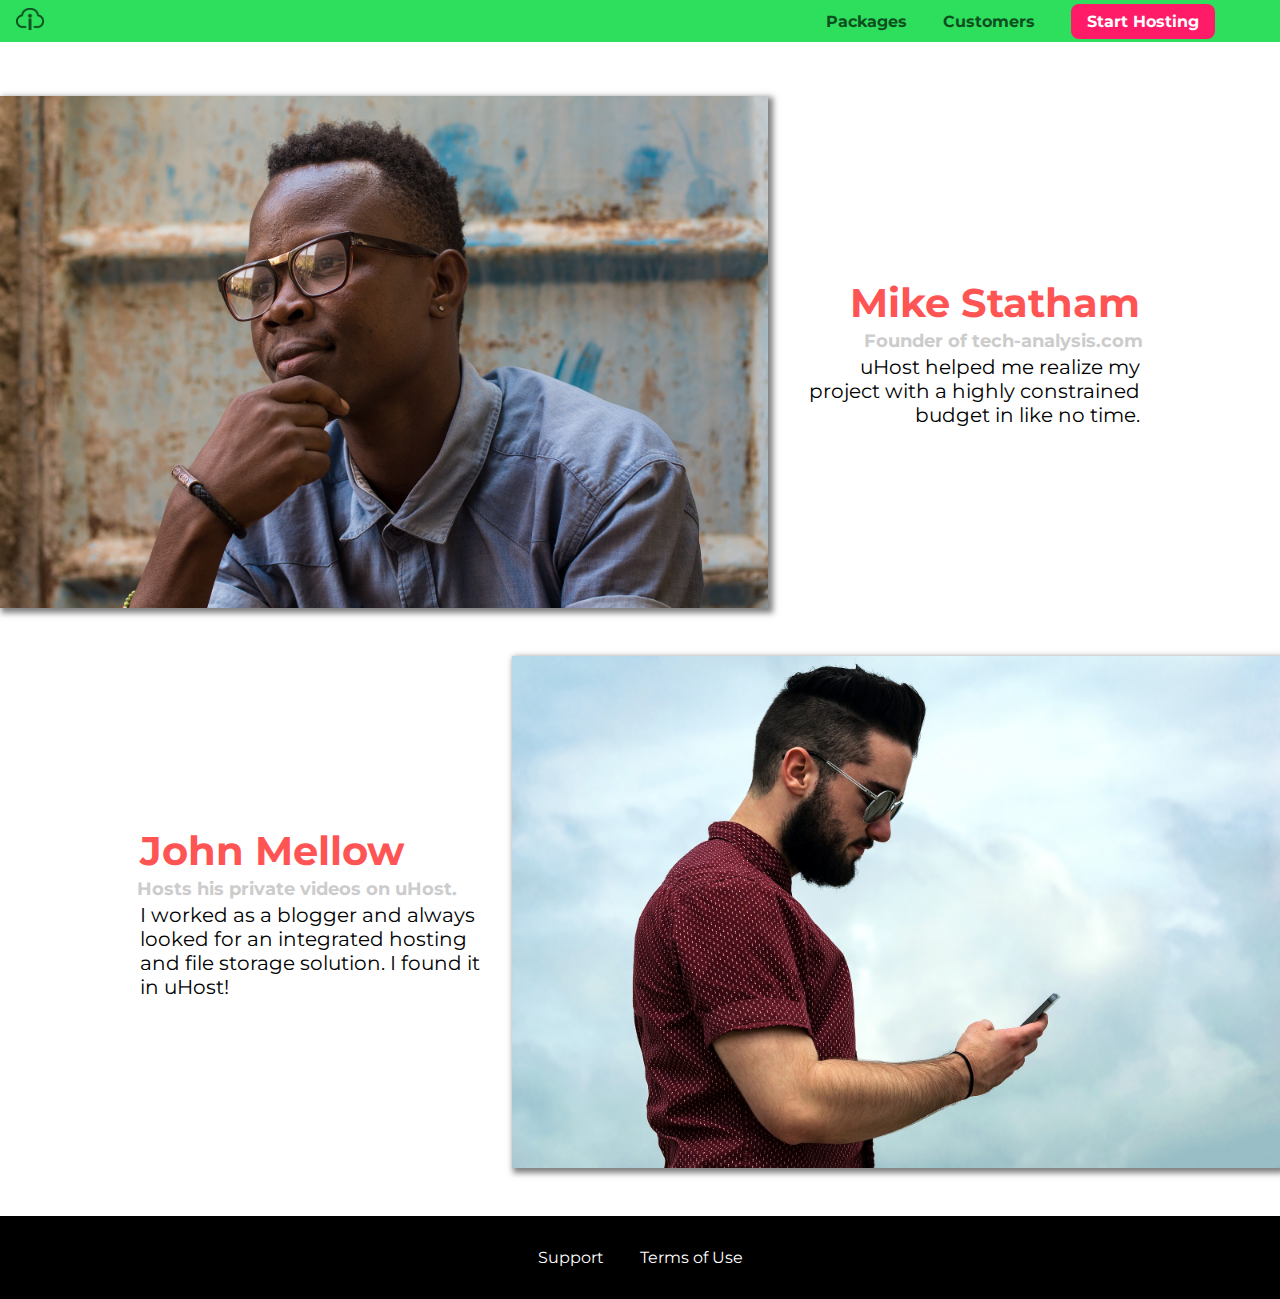
==== customers/index.html @ 010d129f "change" ====
<!DOCTYPE html>
<html lang="en">
	<head>
		<meta charset="UTF-8" />
		<meta name="viewport" content="width=device-width, initial-scale=1.0" />
		<meta http-equiv="X-UA-Compatible" content="ie=edge" />
		<title>uHost Customers</title>
		<link rel="shortcut icon" href="../favicon.png" />
		<link
			href="https://fonts.googleapis.com/css?family=Anton|Montserrat:400,700"
			rel="stylesheet"
		/>
		<link rel="stylesheet" href="../shared.css" />
		<link rel="stylesheet" href="customers.css" />
	</head>

	<body>
		<header class="main-header">
			<div>
				<a href="../index.html" class="main-header_brand">
					<img
						src="../images/ihostlogo.png"
						alt="uHost - Your favorite hosting company"
					/>
				</a>
			</div>
			<nav class="main-nav">
				<ul class="main-nav_items">
					<li class="main-nav_item">
						<a href="../packages/index.html">Packages</a>
					</li>
					<li class="main-nav_item">
						<a href="index.html">Customers</a>
					</li>
					<li class="main-nav_item main-nav_item--cta">
						<a href="start-hosting/index.html">Start Hosting</a>
					</li>
				</ul>
			</nav>
		</header>
		<main>
			<div>
				<div class="testimonial" id="customer-1">
					<div class="testimonial_image-container">
						<img
							src="../images/customer-1.jpg"
							alt="Mike Statham - Customer"
							class="testimonial_image"
						/>
					</div>
					<div class="testimonial_info">
						<h1 class="testimonial_name">Mike Statham</h1>
						<h2 class="testimonial_subtitle">
							Founder of
							<a href="tech-analysis.com">tech-analysis.com</a>
						</h2>
						<p class="testimonial_text">
							uHost helped me realize my project with a highly constrained
							budget in like no time.
						</p>
					</div>
				</div>
				<div class="testimonial" id="customer-2">
					<div class="testimonial_info">
						<h1 class="testimonial_name">John Mellow</h1>
						<h2 class="testimonial_subtitle">
							Hosts his private videos on uHost.
						</h2>
						<p class="testimonial_text">
							I worked as a blogger and always looked for an integrated hosting
							and file storage solution. I found it in uHost!
						</p>
					</div>
					<div class="testimonial_image-container">
						<img
							src="../images/customer-2.jpg"
							alt="John Mellow - Customer"
							class="testimonial_image"
						/>
					</div>
				</div>
			</div>
		</main>
		<footer class="main-footer">
			<nav>
				<ul class="main-footer__links">
					<li class="main-footer__link">
						<a href="#">Support</a>
					</li>
					<li class="main-footer__link">
						<a href="#">Terms of Use</a>
					</li>
				</ul>
			</nav>
		</footer>
	</body>
</html>
---- shared.css ----
* {
	box-sizing: border-box;
}

body {
	font-family: 'Montserrat', sans-serif;
	margin: 0;
}

.main-header {
	width: 100%;
	position: fixed;
	top: 0px;
	left: 0px;
	background: #2ddf5c;
	padding: 8px 16px;
	z-index: 1;
}

.main-header > div {
	display: inline-block;
	vertical-align: middle;
}

.main-header_brand {
	color: #0e4f1f;
	text-decoration: none;
	font-weight: bold;
	font-size: 22px;
	height: 22px;
	display: inline-block;
}

.main-header_brand img {
	/* height: 22px; */
	height: 100%;
}

.main-nav {
	display: inline-block;
	text-align: right;
	width: calc(100% - 65px);
	vertical-align: middle;
}

.main-nav_items {
	margin: 0;
	padding: 0;
	list-style: none;
}

.main-nav_item {
	display: inline-block;
	margin: 0 16px;
}

.main-nav_item a {
	color: #0e4f1f;
	text-decoration: none;
	font-weight: bold;
	padding: 3px 0;
}

.main-nav_item a:hover,
.main-nav_item a:active {
	color: white;
	border-bottom: 5px solid white;
}

.main-nav_item--cta a {
	color: white;
	background: #ff1b68;
	padding: 8px 16px;
	border-radius: 8px;
}

.main-nav_item--cta a:hover,
.main-nav_item--cta a:active {
	color: #ff1b68;
	background-color: white;
	border: none;
}

.button {
	background: #0e4f1f;
	color: white;
	font: inherit;
	border: 2px solid #0e4f1f;
	padding: 8px 16px;
	border-radius: 4px;
	font-weight: bold;
	cursor: pointer;
}

.button:hover,
.button:active {
	color: #0e4f1f;
	background: white;
}

.button:focus {
	outline: none;
}

.main-footer {
	background: black;
	padding: 32px;
	margin-top: 48px;
}
.main-footer__links {
	list-style: none;
	margin: 0;
	padding: 0;
	text-align: center;
}
.main-footer__link {
	display: inline-block;
	margin: 0 16px;
}
.main-footer__link a {
	color: white;
	text-decoration: none;
}
.main-footer__link a:hover,
.main-footer__link a:active {
	color: #ccc;
}
---- customers/customers.css ----
.testimonial {
	font-size: 20px;
	margin: 48px 0;
}

.testimonial_list {
	width: 80%;
	margin: auto;
}

.testimonial:first-of-type {
	margin-top: 96px;
}

.testimonial_info {
	text-align: right;
	padding: 14px;
	display: inline-block;
	vertical-align: middle;
	width: 30%;
}

.testimonial_image-container {
	width: 60%;
	display: inline-block;
	vertical-align: middle;
	box-shadow: 3px 3px 6px 2px rgba(0, 0, 0, 0.5);
}
.testimonial_image {
	width: 100%;
	vertical-align: top;
}
#customer-2.testimonial {
	text-align: right;
}

#customer-2 .testimonial_info {
	text-align: left;
}

.testimonial_name {
	margin: 3px;
	color: #ff5454;
}

.testimonial_subtitle {
	margin: 0;
	font-size: 18px;
	color: #ccc;
}

.testimonial_subtitle a {
	color: inherit;
	text-decoration: none;
}

.testimonial_subtitle a:hover,
.testimonial_subtitle a:active {
	color: #7a7a7a;
}

.testimonial_text {
	margin: 3px;
}
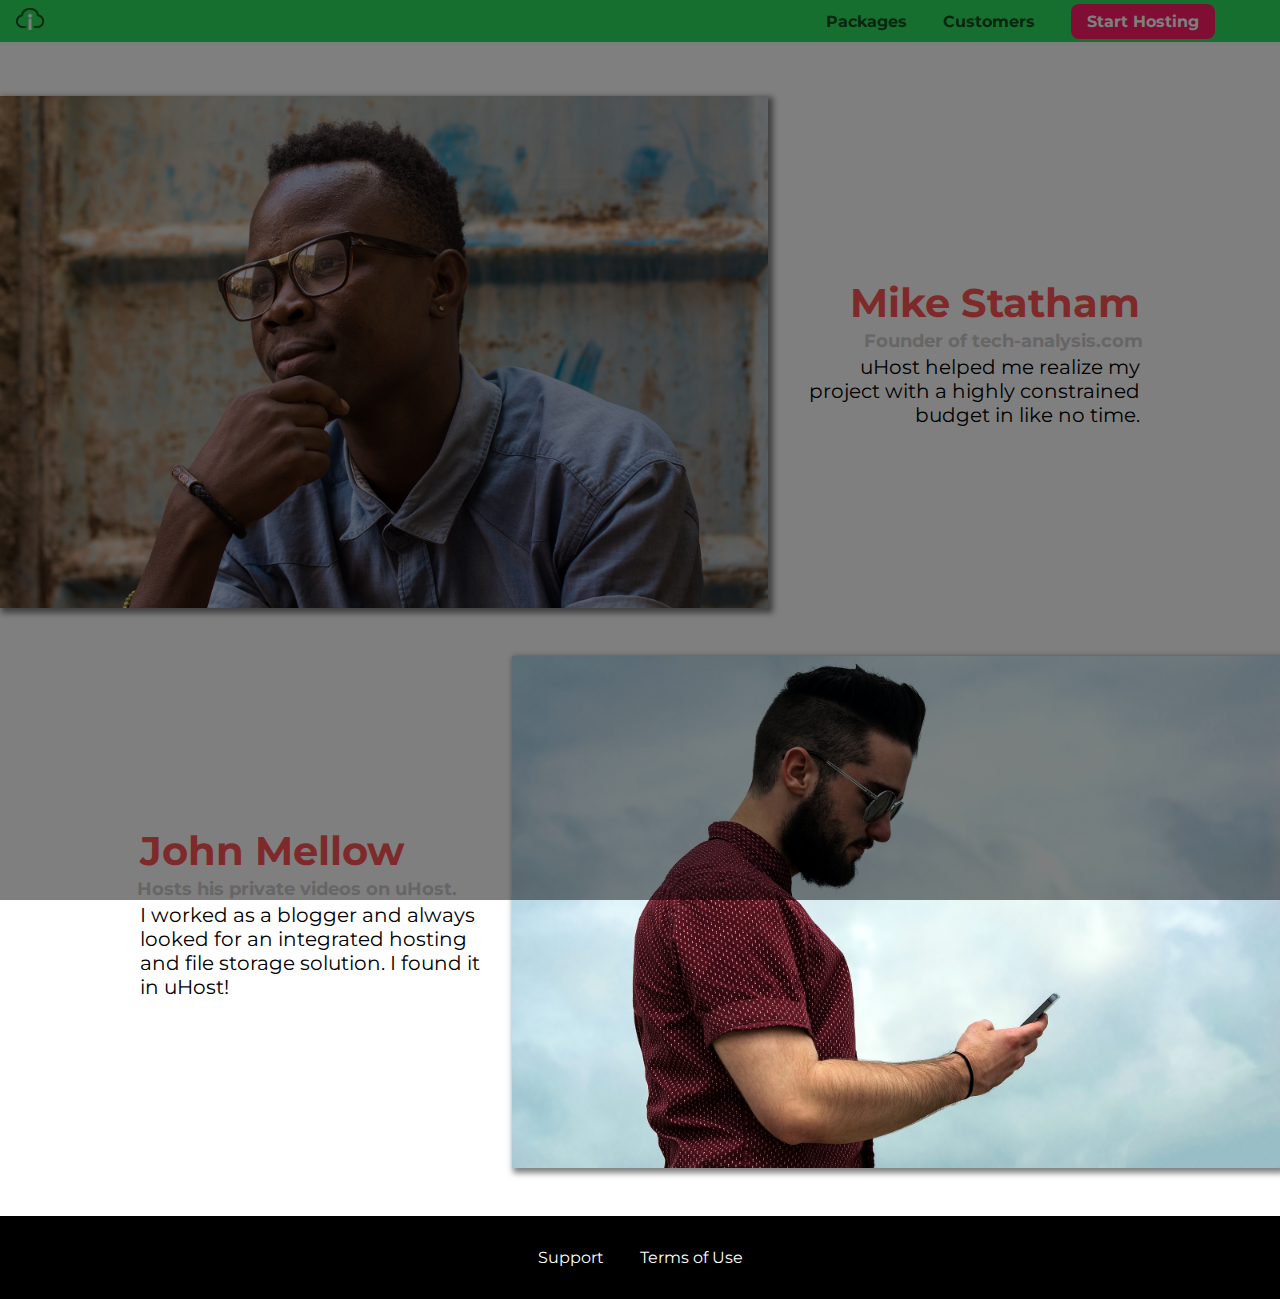
==== commit 4f08652d: "change" ====
--- a/customers/index.html
+++ b/customers/index.html
@@ -5,7 +5,7 @@
 		<meta name="viewport" content="width=device-width, initial-scale=1.0" />
 		<meta http-equiv="X-UA-Compatible" content="ie=edge" />
 		<title>uHost Customers</title>
-		<link rel="shortcut icon" href="../favicon.png" />
+		<link rel="shortcut icon" href="../favicon.ico" />
 		<link
 			href="https://fonts.googleapis.com/css?family=Anton|Montserrat:400,700"
 			rel="stylesheet"
@@ -15,6 +15,7 @@
 	</head>
 
 	<body>
+		<div class="backdrop"></div>
 		<header class="main-header">
 			<div>
 				<a href="../index.html" class="main-header_brand">
--- a/shared.css
+++ b/shared.css
@@ -7,6 +7,15 @@
 	margin: 0;
 }
 
+.backdrop {
+	position: fixed;
+	top: 0;
+	left: 0;
+	z-index: 100;
+	width: 100%;
+	height: 100%;
+	background: rgba(0, 0, 0, 0.5);
+}
 .main-header {
 	width: 100%;
 	position: fixed;
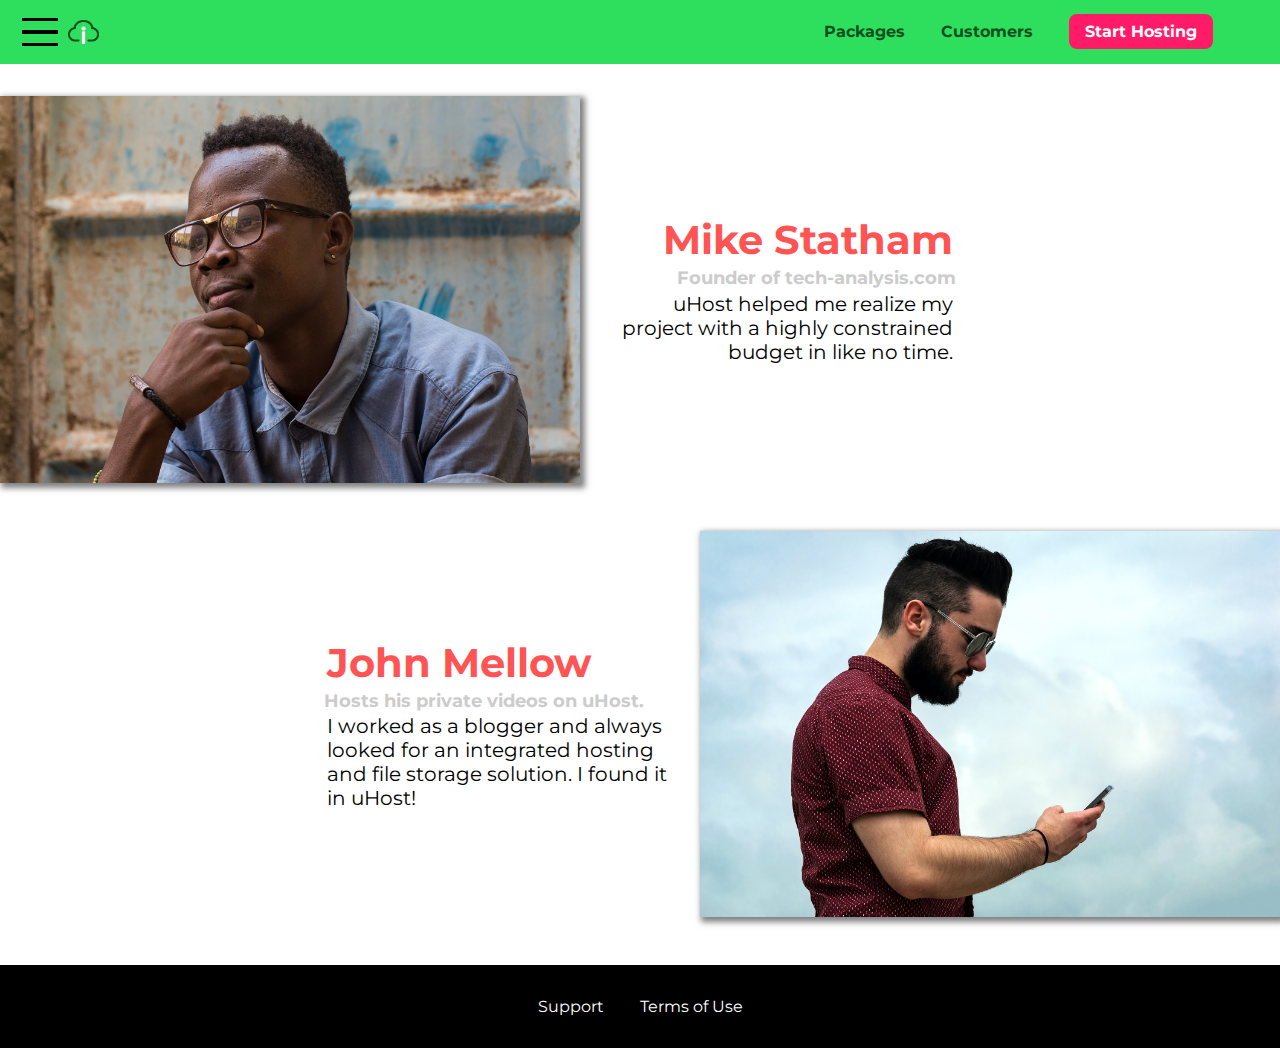
==== commit 94e36e7d: "change" ====
--- a/customers/index.html
+++ b/customers/index.html
@@ -18,6 +18,11 @@
 		<div class="backdrop"></div>
 		<header class="main-header">
 			<div>
+				<button class="toggle-button">
+					<span class="toggle-button__bar"></span>
+					<span class="toggle-button__bar"></span>
+					<span class="toggle-button__bar"></span>
+				</button>
 				<a href="../index.html" class="main-header_brand">
 					<img
 						src="../images/ihostlogo.png"
@@ -39,6 +44,21 @@
 				</ul>
 			</nav>
 		</header>
+
+		<nav class="mobile-nav">
+			<ul class="mobile-nav__items">
+				<li class="mobile-nav__item">
+					<a href="../packages/index.html">Packages</a>
+				</li>
+				<li class="mobile-nav__item">
+					<a href="index.html">Customers</a>
+				</li>
+				<li class="mobile-nav__item mobile-nav__item--cta">
+					<a href="../start-hosting/index.html">Start Hosting</a>
+				</li>
+			</ul>
+		</nav>
+
 		<main>
 			<div>
 				<div class="testimonial" id="customer-1">
@@ -94,5 +114,6 @@
 				</ul>
 			</nav>
 		</footer>
+		<script src="../shared.js"></script>
 	</body>
 </html>
--- a/shared.css
+++ b/shared.css
@@ -5,24 +5,26 @@
 body {
 	font-family: 'Montserrat', sans-serif;
 	margin: 0;
+	overflow-x: hidden;
 }
 
 .backdrop {
+	display: none;
 	position: fixed;
 	top: 0;
 	left: 0;
 	z-index: 100;
-	width: 100%;
-	height: 100%;
+	width: 100vw;
+	height: 100vh;
 	background: rgba(0, 0, 0, 0.5);
 }
 .main-header {
 	width: 100%;
 	position: fixed;
-	top: 0px;
-	left: 0px;
+	top: 0;
+	left: 0;
 	background: #2ddf5c;
-	padding: 8px 16px;
+	padding: 0.5rem 1rem;
 	z-index: 1;
 }
 
@@ -31,13 +33,36 @@
 	vertical-align: middle;
 }
 
+.toggle-button {
+	width: 3rem;
+	background: transparent;
+	border: none;
+	cursor: pointer;
+	padding-top: 0;
+	padding-bottom: 0;
+	vertical-align: middle;
+}
+
+.toggle-button:focus {
+	outline: none;
+}
+
+.toggle-button__bar {
+	width: 100%;
+	height: 0.2rem;
+	background: black;
+	display: block;
+	margin: 0.6rem 0;
+}
+
 .main-header_brand {
 	color: #0e4f1f;
 	text-decoration: none;
 	font-weight: bold;
-	font-size: 22px;
-	height: 22px;
+	font-size: 1.5rem;
+	height: 1.5rem;
 	display: inline-block;
+	vertical-align: middle;
 }
 
 .main-header_brand img {
@@ -48,7 +73,7 @@
 .main-nav {
 	display: inline-block;
 	text-align: right;
-	width: calc(100% - 65px);
+	width: calc(100% - 122px);
 	vertical-align: middle;
 }
 
@@ -60,14 +85,15 @@
 
 .main-nav_item {
 	display: inline-block;
-	margin: 0 16px;
+	margin: 0 1rem;
 }
 
-.main-nav_item a {
+.main-nav_item a,
+.mobile-nav__item a {
 	color: #0e4f1f;
 	text-decoration: none;
 	font-weight: bold;
-	padding: 3px 0;
+	padding: 0.2rem 0;
 }
 
 .main-nav_item a:hover,
@@ -76,18 +102,49 @@
 	border-bottom: 5px solid white;
 }
 
-.main-nav_item--cta a {
+.main-nav_item--cta a,
+.mobile-nav__item--cta a {
 	color: white;
 	background: #ff1b68;
-	padding: 8px 16px;
-	border-radius: 8px;
+	padding: 0.5rem 1rem;
+	border-radius: 0.5rem;
 }
 
 .main-nav_item--cta a:hover,
-.main-nav_item--cta a:active {
+.main-nav_item--cta a:active,
+.mobile-nav__item--cta a:hover,
+.mobile-nav__item--cta a:active {
 	color: #ff1b68;
 	background-color: white;
 	border: none;
+}
+
+.mobile-nav {
+	display: none;
+	position: fixed;
+	z-index: 101;
+	top: 0;
+	left: 0;
+	background: white;
+	width: 80%;
+	height: 100vh;
+}
+
+.mobile-nav__items {
+	width: 90%;
+	height: 100%;
+	list-style: none;
+	margin: 10% auto;
+	padding: 0;
+	text-align: center;
+}
+
+.mobile-nav__item {
+	margin: 1rem 0;
+}
+
+.mobile-nav__item a {
+	font-size: 1.5rem;
 }
 
 .button {
@@ -95,8 +152,8 @@
 	color: white;
 	font: inherit;
 	border: 2px solid #0e4f1f;
-	padding: 8px 16px;
-	border-radius: 4px;
+	padding: 0.5rem 1rem;
+	border-radius: 0.25rem;
 	font-weight: bold;
 	cursor: pointer;
 }
@@ -113,8 +170,8 @@
 
 .main-footer {
 	background: black;
-	padding: 32px;
-	margin-top: 48px;
+	padding: 2rem;
+	margin-top: 3rem;
 }
 .main-footer__links {
 	list-style: none;
@@ -124,7 +181,7 @@
 }
 .main-footer__link {
 	display: inline-block;
-	margin: 0 16px;
+	margin: 0 1rem;
 }
 .main-footer__link a {
 	color: white;
@@ -134,3 +191,7 @@
 .main-footer__link a:active {
 	color: #ccc;
 }
+
+.open {
+	display: block !important;
+}
--- a/customers/customers.css
+++ b/customers/customers.css
@@ -1,20 +1,15 @@
 .testimonial {
-	font-size: 20px;
-	margin: 48px 0;
-}
-
-.testimonial_list {
-	width: 80%;
-	margin: auto;
+	font-size: 1.25rem;
+	margin: 3rem 0;
 }
 
 .testimonial:first-of-type {
-	margin-top: 96px;
+	margin-top: 6rem;
 }
 
 .testimonial_info {
 	text-align: right;
-	padding: 14px;
+	padding: 0.8rem;
 	display: inline-block;
 	vertical-align: middle;
 	width: 30%;
@@ -22,6 +17,7 @@
 
 .testimonial_image-container {
 	width: 60%;
+	max-width: 580px;
 	display: inline-block;
 	vertical-align: middle;
 	box-shadow: 3px 3px 6px 2px rgba(0, 0, 0, 0.5);
@@ -39,13 +35,13 @@
 }
 
 .testimonial_name {
-	margin: 3px;
+	margin: 0.2rem;
 	color: #ff5454;
 }
 
 .testimonial_subtitle {
 	margin: 0;
-	font-size: 18px;
+	font-size: 1.1rem;
 	color: #ccc;
 }
 
@@ -60,5 +56,5 @@
 }
 
 .testimonial_text {
-	margin: 3px;
+	margin: 0.2rem;
 }
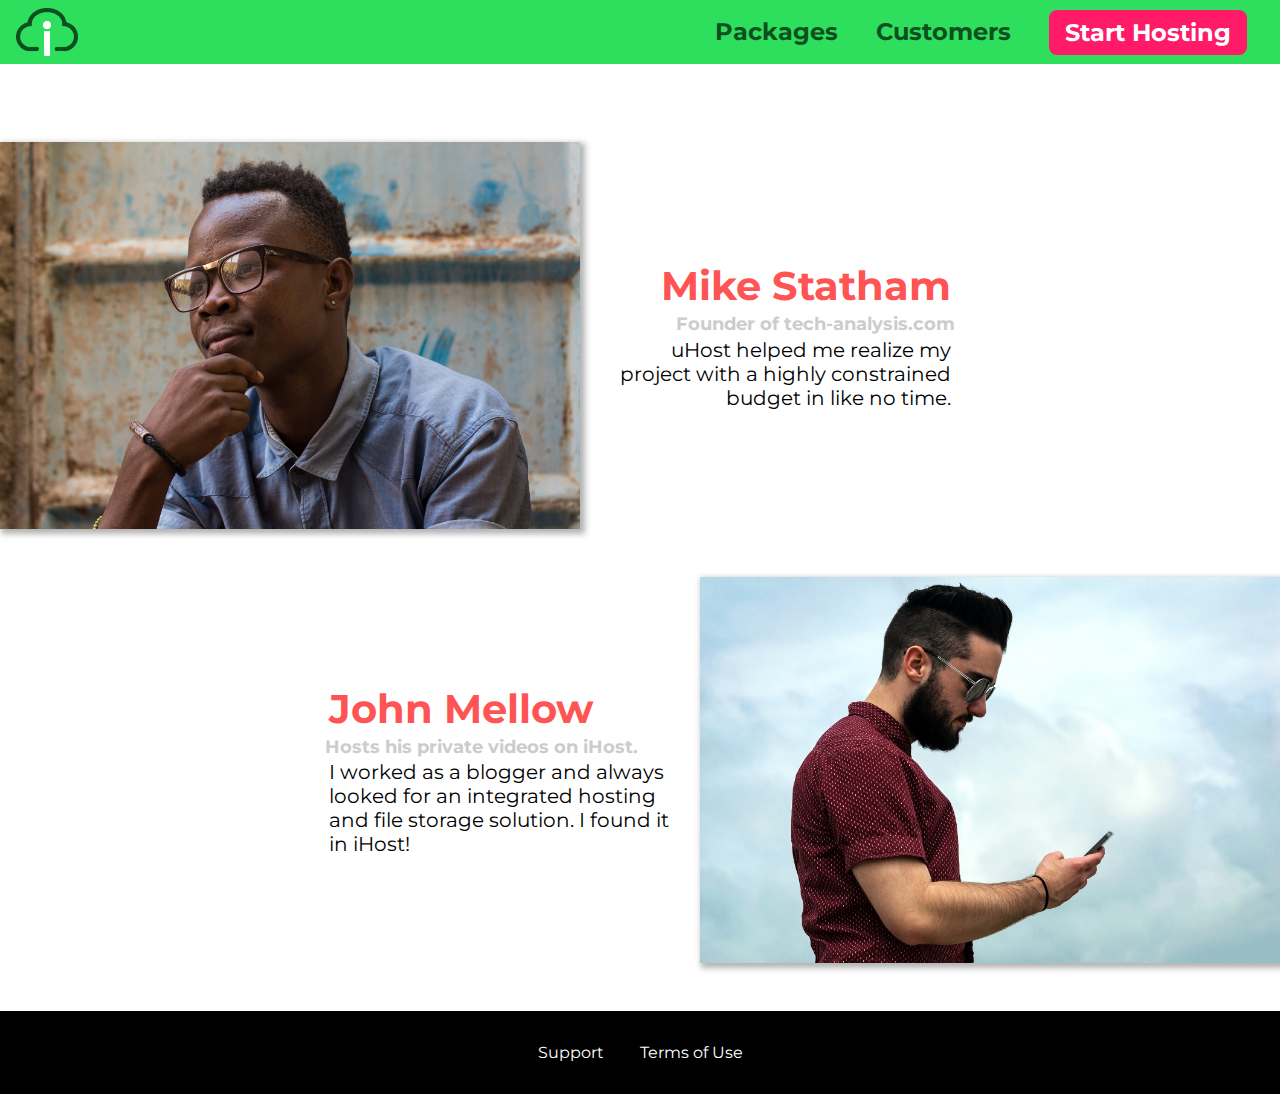
==== commit b65335f6: "change" ====
--- a/customers/index.html
+++ b/customers/index.html
@@ -2,10 +2,10 @@
 <html lang="en">
 	<head>
 		<meta charset="UTF-8" />
+		<meta http-equiv="X-UA-Compatible" content="ie=edge" />
 		<meta name="viewport" content="width=device-width, initial-scale=1.0" />
-		<meta http-equiv="X-UA-Compatible" content="ie=edge" />
 		<title>uHost Customers</title>
-		<link rel="shortcut icon" href="../favicon.ico" />
+		<link rel="shortcut icon" href="../favicon.ico" type="image/x-icon" />
 		<link
 			href="https://fonts.googleapis.com/css?family=Anton|Montserrat:400,700"
 			rel="stylesheet"
@@ -26,7 +26,7 @@
 				<a href="../index.html" class="main-header_brand">
 					<img
 						src="../images/ihostlogo.png"
-						alt="uHost - Your favorite hosting company"
+						alt="iHost - Your favorite hosting company"
 					/>
 				</a>
 			</div>
@@ -85,11 +85,11 @@
 					<div class="testimonial_info">
 						<h1 class="testimonial_name">John Mellow</h1>
 						<h2 class="testimonial_subtitle">
-							Hosts his private videos on uHost.
+							Hosts his private videos on iHost.
 						</h2>
 						<p class="testimonial_text">
 							I worked as a blogger and always looked for an integrated hosting
-							and file storage solution. I found it in uHost!
+							and file storage solution. I found it in iHost!
 						</p>
 					</div>
 					<div class="testimonial_image-container">
--- a/shared.css
+++ b/shared.css
@@ -6,6 +6,10 @@
 	font-family: 'Montserrat', sans-serif;
 	margin: 0;
 	overflow-x: hidden;
+}
+main {
+	min-height: calc(100vh - 3rem - 8rem);
+	margin-top: 3.375rem;
 }
 
 .backdrop {
@@ -59,28 +63,35 @@
 	color: #0e4f1f;
 	text-decoration: none;
 	font-weight: bold;
-	font-size: 1.5rem;
-	height: 1.5rem;
+	height: 3rem;
 	display: inline-block;
 	vertical-align: middle;
 }
 
 .main-header_brand img {
-	/* height: 22px; */
 	height: 100%;
 }
 
 .main-nav {
-	display: inline-block;
+	display: none;
 	text-align: right;
-	width: calc(100% - 122px);
-	vertical-align: middle;
+	width: calc(100% - 4.2rem);
+	vertical-align: middle;
+}
+@media (min-width: 40rem) {
+	.main-nav {
+		display: inline-block;
+	}
+	.toggle-button {
+		display: none;
+	}
 }
 
 .main-nav_items {
 	margin: 0;
 	padding: 0;
 	list-style: none;
+	font-size: 1.5rem;
 }
 
 .main-nav_item {
@@ -180,8 +191,17 @@
 	text-align: center;
 }
 .main-footer__link {
-	display: inline-block;
-	margin: 0 1rem;
+	display: block;
+	margin: 1rem 0rem;
+}
+@media (min-width: 40rem) {
+	.main-footer__link {
+		display: inline-block;
+		margin: 0rem 1rem;
+	}
+	.main-footer {
+		margin-top: 3rem;
+	}
 }
 .main-footer__link a {
 	color: white;
--- a/customers/customers.css
+++ b/customers/customers.css
@@ -1,26 +1,24 @@
+main {
+	padding-top: 2.5rem;
+}
 .testimonial {
 	font-size: 1.25rem;
-	margin: 3rem 0;
 }
 
-.testimonial:first-of-type {
-	margin-top: 6rem;
-}
+/* .testimonial__list {
+	width: 80%;
+	margin: auto;
+} */
 
 .testimonial_info {
 	text-align: right;
-	padding: 0.8rem;
-	display: inline-block;
-	vertical-align: middle;
-	width: 30%;
+	padding: 0.9rem;
 }
 
 .testimonial_image-container {
-	width: 60%;
+	width: 100%;
 	max-width: 580px;
-	display: inline-block;
-	vertical-align: middle;
-	box-shadow: 3px 3px 6px 2px rgba(0, 0, 0, 0.5);
+	box-shadow: 3px 3px 6px 2px rgba(0, 0, 0, 0.3);
 }
 .testimonial_image {
 	width: 100%;
@@ -58,3 +56,20 @@
 .testimonial_text {
 	margin: 0.2rem;
 }
+
+@media (min-width: 40rem) {
+	.testimonial {
+		margin: 3rem auto;
+		max-width: 1500px;
+	}
+	.testimonial_image-container {
+		display: inline-block;
+		vertical-align: middle;
+		width: 65%;
+	}
+	.testimonial_info {
+		display: inline-block;
+		vertical-align: middle;
+		width: 30%;
+	}
+}
